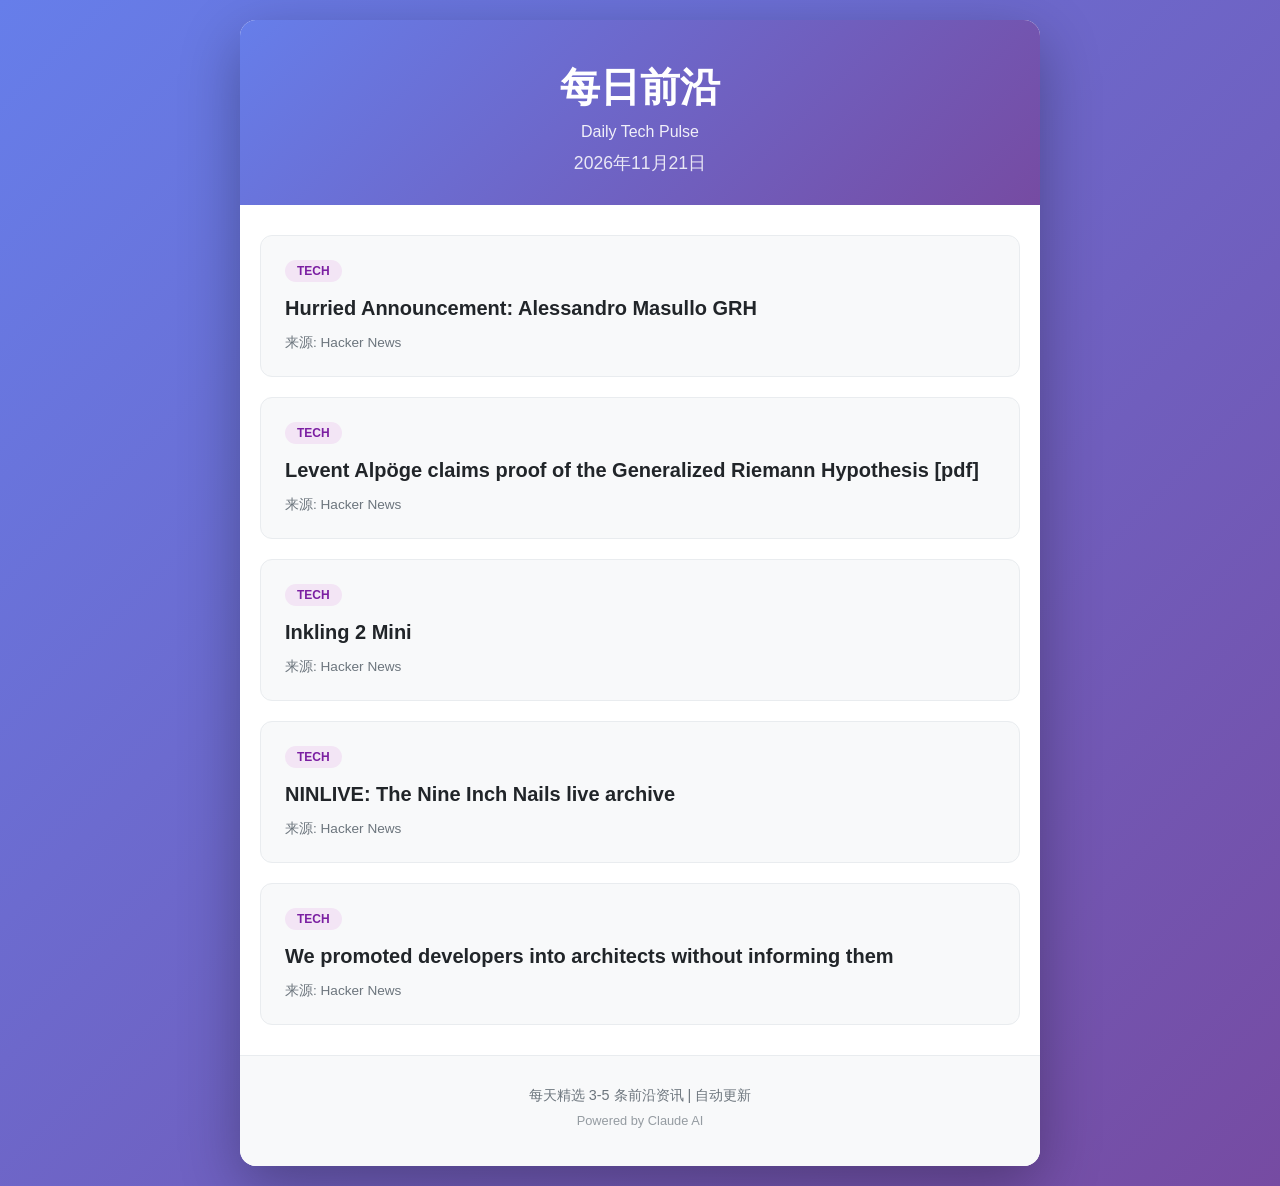
==== index.html @ 92a8d706 "Update daily news - 2026-11-21" ====
<!DOCTYPE html>
<html lang="zh-CN">
<head>
    <meta charset="UTF-8">
    <meta name="viewport" content="width=device-width, initial-scale=1.0">
    <title>每日前沿 - Daily Tech Pulse</title>
    <link rel="stylesheet" href="style.css">
</head>
<body>
    <div class="container">
        <header>
            <h1>每日前沿</h1>
            <p class="subtitle">Daily Tech Pulse</p>
            <p class="date">2026年11月21日</p>
        </header>

        <main>
            <section class="news-list">
                
                <article class="news-item">
                    <span class="source-tag tech">tech</span>
                    <h2><a href="https://math216.wordpress.com/2026/11/20/hurried-announcement-alessandro-masullo-grh/" target="_blank" rel="noopener">Hurried Announcement: Alessandro Masullo GRH</a></h2>
                    <p class="summary"></p>
                    <div class="meta">
                        <span class="source">来源: Hacker News</span>
                    </div>
                </article>
                
                <article class="news-item">
                    <span class="source-tag tech">tech</span>
                    <h2><a href="https://alpo.ge/remark.pdf" target="_blank" rel="noopener">Levent Alpöge claims proof of the Generalized Riemann Hypothesis [pdf]</a></h2>
                    <p class="summary"></p>
                    <div class="meta">
                        <span class="source">来源: Hacker News</span>
                    </div>
                </article>
                
                <article class="news-item">
                    <span class="source-tag tech">tech</span>
                    <h2><a href="https://thinkingmachines.ai/news/inkling-2-mini/" target="_blank" rel="noopener">Inkling 2 Mini</a></h2>
                    <p class="summary"></p>
                    <div class="meta">
                        <span class="source">来源: Hacker News</span>
                    </div>
                </article>
                
                <article class="news-item">
                    <span class="source-tag tech">tech</span>
                    <h2><a href="https://ninlive.com/" target="_blank" rel="noopener">NINLIVE: The Nine Inch Nails live archive</a></h2>
                    <p class="summary"></p>
                    <div class="meta">
                        <span class="source">来源: Hacker News</span>
                    </div>
                </article>
                
                <article class="news-item">
                    <span class="source-tag tech">tech</span>
                    <h2><a href="https://manidoraisamy.com/developer-to-architect.html" target="_blank" rel="noopener">We promoted developers into architects without informing them</a></h2>
                    <p class="summary"></p>
                    <div class="meta">
                        <span class="source">来源: Hacker News</span>
                    </div>
                </article>
                
            </section>
        </main>

        <footer>
            <p>每天精选 3-5 条前沿资讯 | 自动更新</p>
            <p class="powered">Powered by Claude AI</p>
        </footer>
    </div>
</body>
</html>
---- style.css ----
* {
    margin: 0;
    padding: 0;
    box-sizing: border-box;
}

body {
    font-family: -apple-system, BlinkMacSystemFont, 'Segoe UI', Roboto, 'Helvetica Neue', Arial, sans-serif;
    background: linear-gradient(135deg, #667eea 0%, #764ba2 100%);
    min-height: 100vh;
    padding: 20px;
}

.container {
    max-width: 800px;
    margin: 0 auto;
    background: #fff;
    border-radius: 16px;
    box-shadow: 0 20px 60px rgba(0, 0, 0, 0.3);
    overflow: hidden;
}

header {
    text-align: center;
    padding: 40px 20px 30px;
    background: linear-gradient(135deg, #667eea 0%, #764ba2 100%);
    color: #fff;
}

header h1 {
    font-size: 2.5rem;
    font-weight: 700;
    margin-bottom: 8px;
}

header .subtitle {
    font-size: 1rem;
    opacity: 0.9;
    margin-bottom: 10px;
}

header .date {
    font-size: 1.1rem;
    opacity: 0.85;
}

main {
    padding: 30px 20px;
}

.news-list {
    display: flex;
    flex-direction: column;
    gap: 20px;
}

.news-item {
    padding: 24px;
    border-radius: 12px;
    background: #f8f9fa;
    border: 1px solid #e9ecef;
    transition: transform 0.2s, box-shadow 0.2s;
}

.news-item:hover {
    transform: translateY(-2px);
    box-shadow: 0 8px 25px rgba(0, 0, 0, 0.1);
}

.source-tag {
    display: inline-block;
    padding: 4px 12px;
    border-radius: 20px;
    font-size: 0.75rem;
    font-weight: 600;
    text-transform: uppercase;
    margin-bottom: 12px;
}

.source-tag.ai {
    background: #e3f2fd;
    color: #1565c0;
}

.source-tag.tech {
    background: #f3e5f5;
    color: #7b1fa2;
}

.source-tag.dev {
    background: #e8f5e9;
    color: #2e7d32;
}

.source-tag.startup {
    background: #fff3e0;
    color: #e65100;
}

.source-tag.hot {
    background: #ffebee;
    color: #c62828;
}

.news-item h2 {
    font-size: 1.25rem;
    line-height: 1.4;
    margin-bottom: 10px;
}

.news-item h2 a {
    color: #212529;
    text-decoration: none;
}

.news-item h2 a:hover {
    color: #667eea;
}

.summary {
    color: #495057;
    font-size: 0.95rem;
    line-height: 1.6;
    margin-bottom: 12px;
}

.meta {
    display: flex;
    justify-content: space-between;
    align-items: center;
    font-size: 0.85rem;
    color: #6c757d;
}

footer {
    text-align: center;
    padding: 30px 20px;
    background: #f8f9fa;
    border-top: 1px solid #e9ecef;
}

footer p {
    color: #6c757d;
    font-size: 0.9rem;
    margin-bottom: 8px;
}

footer .powered {
    font-size: 0.8rem;
    opacity: 0.7;
}

@media (max-width: 600px) {
    body {
        padding: 10px;
    }

    header {
        padding: 30px 15px 25px;
    }

    header h1 {
        font-size: 2rem;
    }

    .news-item {
        padding: 18px;
    }

    .news-item h2 {
        font-size: 1.1rem;
    }
}

/* 导航链接 */
.nav-links {
    margin-top: 15px;
}

.nav-links a {
    color: rgba(255, 255, 255, 0.9);
    text-decoration: none;
    padding: 8px 16px;
    border-radius: 20px;
    background: rgba(255, 255, 255, 0.2);
    transition: background 0.2s;
}

.nav-links a:hover {
    background: rgba(255, 255, 255, 0.3);
}

/* 解读页面样式 */
.back-link {
    margin-bottom: 20px;
}

.back-link a {
    color: #667eea;
    text-decoration: none;
}

.back-link a:hover {
    text-decoration: underline;
}

.analysis-list {
    display: flex;
    flex-direction: column;
    gap: 30px;
}

.analysis-item {
    padding: 30px;
    border-radius: 12px;
    background: #f8f9fa;
    border: 1px solid #e9ecef;
}

.analysis-item h2 {
    font-size: 1.5rem;
    color: #212529;
    margin-bottom: 10px;
}

.analysis-item .source-link {
    margin-bottom: 20px;
}

.analysis-item .source-link a {
    color: #667eea;
    font-size: 0.9rem;
}

.analysis-item h3 {
    font-size: 1.1rem;
    color: #495057;
    margin: 20px 0 10px;
}

.analysis-item p {
    color: #495057;
    line-height: 1.7;
    margin-bottom: 10px;
}

.analysis-item ul {
    margin: 10px 0 20px 20px;
    color: #495057;
}

.analysis-item li {
    margin-bottom: 8px;
    line-height: 1.6;
}

.analysis-item strong {
    color: #212529;
}
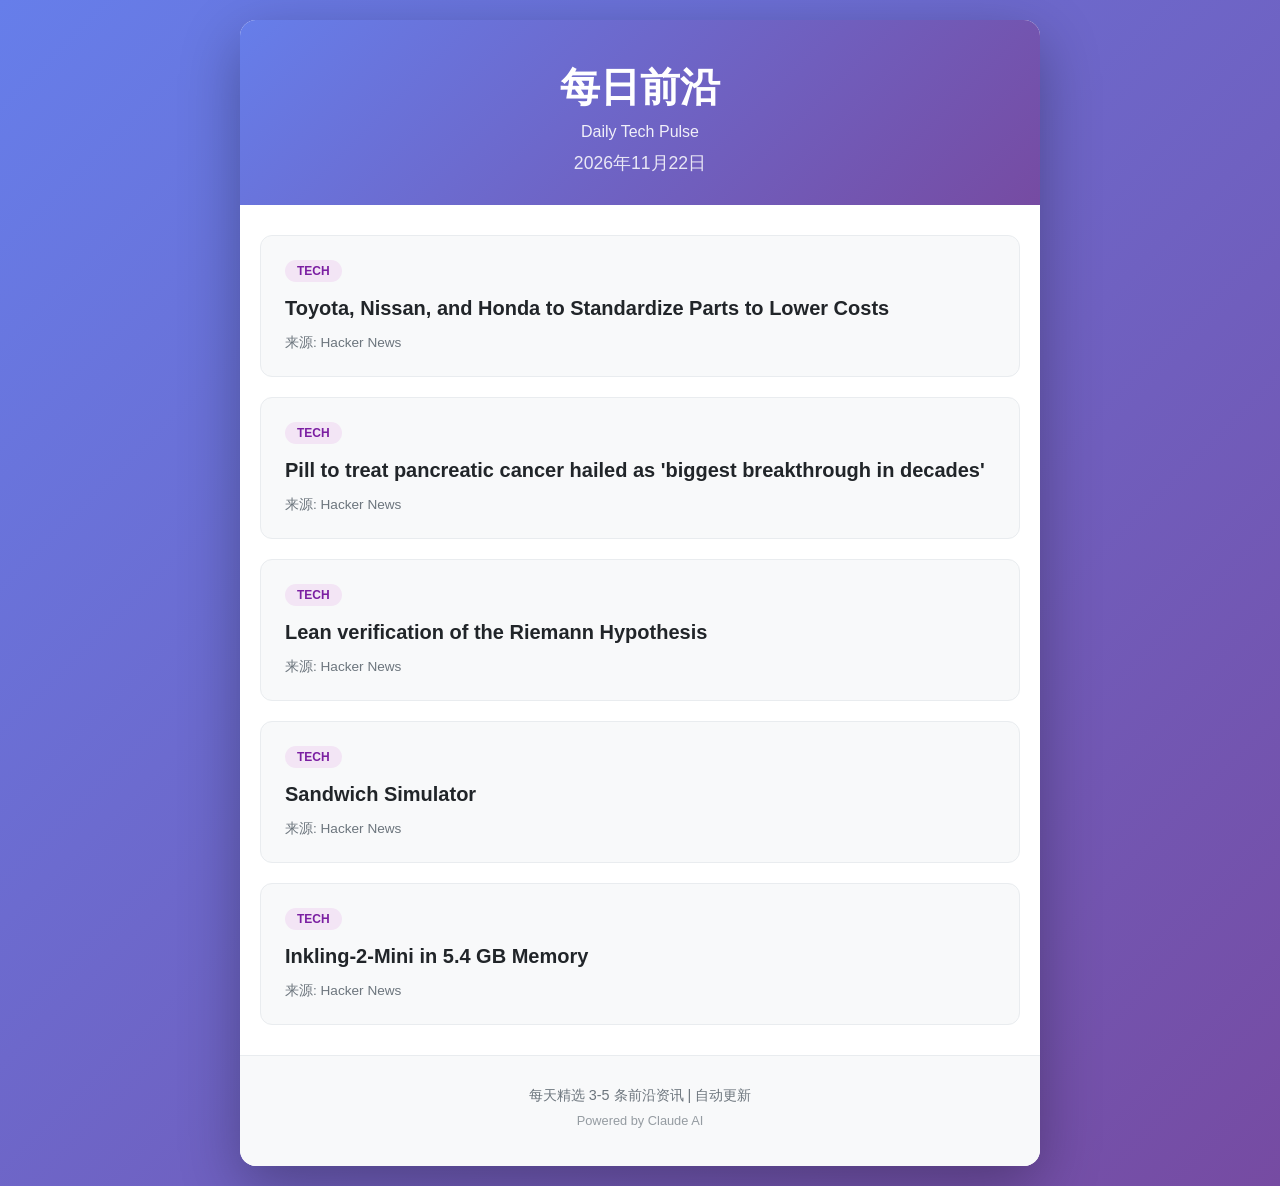
==== commit 9ebf12e6: "Update daily news - 2026-11-22" ====
--- a/index.html
+++ b/index.html
@@ -11,7 +11,7 @@
         <header>
             <h1>每日前沿</h1>
             <p class="subtitle">Daily Tech Pulse</p>
-            <p class="date">2026年11月21日</p>
+            <p class="date">2026年11月22日</p>
         </header>
 
         <main>
@@ -19,7 +19,7 @@
                 
                 <article class="news-item">
                     <span class="source-tag tech">tech</span>
-                    <h2><a href="https://math216.wordpress.com/2026/11/20/hurried-announcement-alessandro-masullo-grh/" target="_blank" rel="noopener">Hurried Announcement: Alessandro Masullo GRH</a></h2>
+                    <h2><a href="https://www.caranddriver.com/news/a74490092/toyota-nissan-honda-standardize-parts-lower-costs/" target="_blank" rel="noopener">Toyota, Nissan, and Honda to Standardize Parts to Lower Costs</a></h2>
                     <p class="summary"></p>
                     <div class="meta">
                         <span class="source">来源: Hacker News</span>
@@ -28,7 +28,7 @@
                 
                 <article class="news-item">
                     <span class="source-tag tech">tech</span>
-                    <h2><a href="https://alpo.ge/remark.pdf" target="_blank" rel="noopener">Levent Alpöge claims proof of the Generalized Riemann Hypothesis [pdf]</a></h2>
+                    <h2><a href="https://www.theguardian.com/society/2026/nov/20/pill-pancreatic-cancer-breakthrough-daraxonrasib" target="_blank" rel="noopener">Pill to treat pancreatic cancer hailed as 'biggest breakthrough in decades'</a></h2>
                     <p class="summary"></p>
                     <div class="meta">
                         <span class="source">来源: Hacker News</span>
@@ -37,7 +37,7 @@
                 
                 <article class="news-item">
                     <span class="source-tag tech">tech</span>
-                    <h2><a href="https://thinkingmachines.ai/news/inkling-2-mini/" target="_blank" rel="noopener">Inkling 2 Mini</a></h2>
+                    <h2><a href="https://leanprover-community.github.io/blog/posts/riemann-hypothesis/" target="_blank" rel="noopener">Lean verification of the Riemann Hypothesis</a></h2>
                     <p class="summary"></p>
                     <div class="meta">
                         <span class="source">来源: Hacker News</span>
@@ -46,7 +46,7 @@
                 
                 <article class="news-item">
                     <span class="source-tag tech">tech</span>
-                    <h2><a href="https://ninlive.com/" target="_blank" rel="noopener">NINLIVE: The Nine Inch Nails live archive</a></h2>
+                    <h2><a href="https://stulle.app/" target="_blank" rel="noopener">Sandwich Simulator</a></h2>
                     <p class="summary"></p>
                     <div class="meta">
                         <span class="source">来源: Hacker News</span>
@@ -55,7 +55,7 @@
                 
                 <article class="news-item">
                     <span class="source-tag tech">tech</span>
-                    <h2><a href="https://manidoraisamy.com/developer-to-architect.html" target="_blank" rel="noopener">We promoted developers into architects without informing them</a></h2>
+                    <h2><a href="https://github.com/ShinMegamiBoson/lookatmyquant" target="_blank" rel="noopener">Inkling-2-Mini in 5.4 GB Memory</a></h2>
                     <p class="summary"></p>
                     <div class="meta">
                         <span class="source">来源: Hacker News</span>
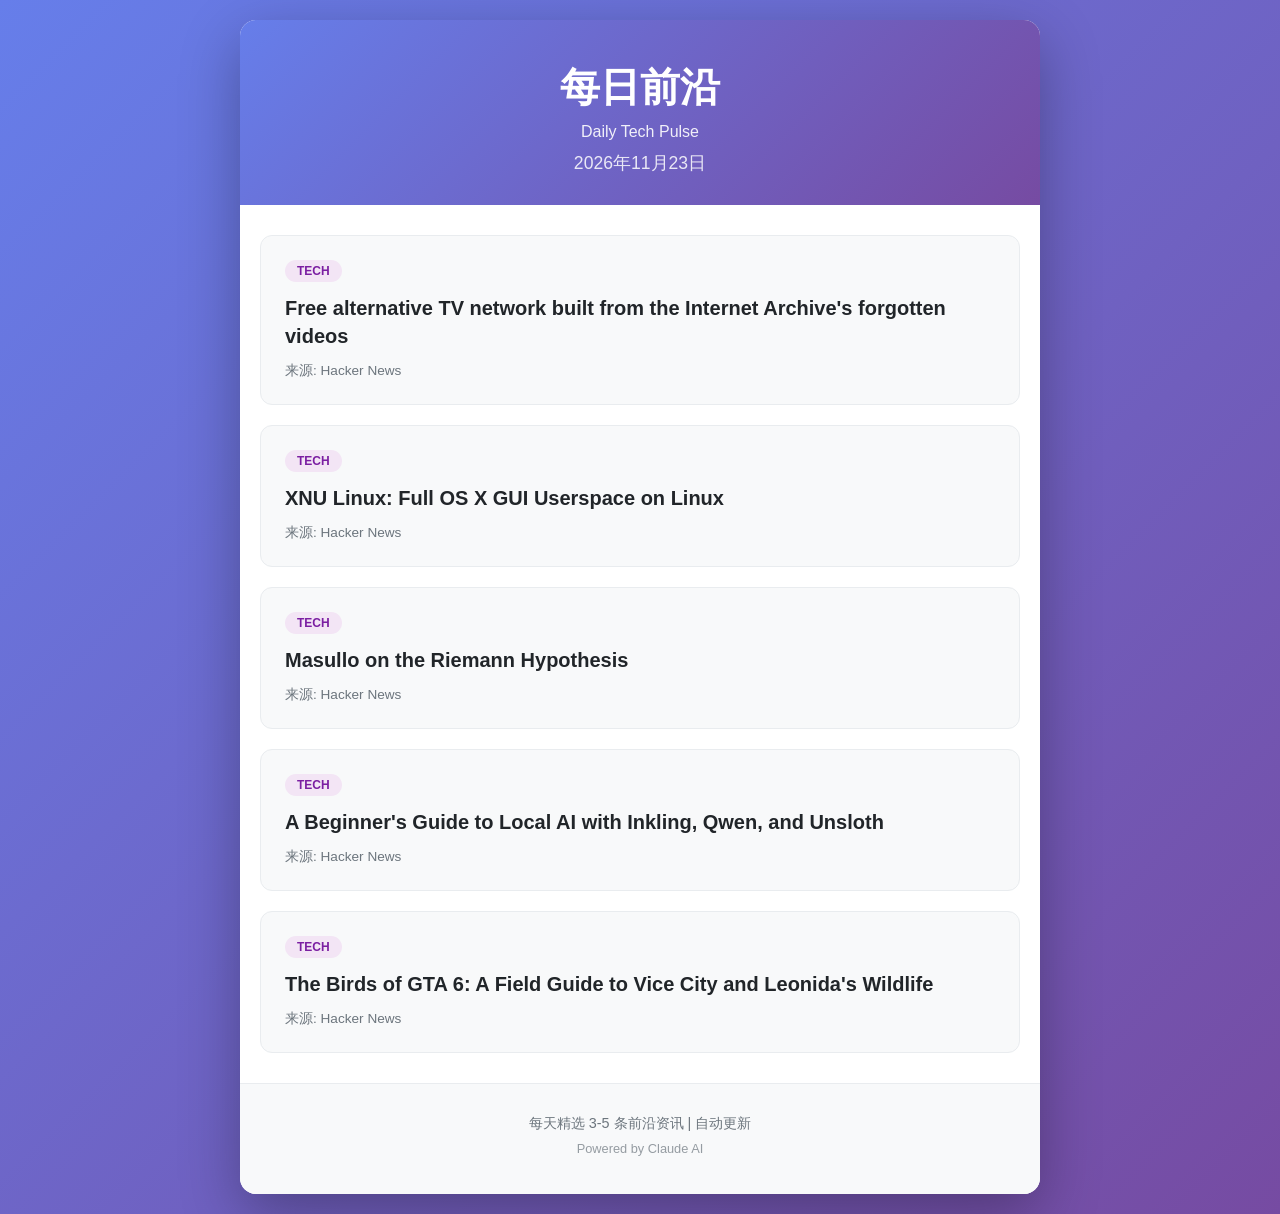
==== commit 15a92ae0: "Update daily news - 2026-11-23" ====
--- a/index.html
+++ b/index.html
@@ -11,7 +11,7 @@
         <header>
             <h1>每日前沿</h1>
             <p class="subtitle">Daily Tech Pulse</p>
-            <p class="date">2026年11月22日</p>
+            <p class="date">2026年11月23日</p>
         </header>
 
         <main>
@@ -19,7 +19,7 @@
                 
                 <article class="news-item">
                     <span class="source-tag tech">tech</span>
-                    <h2><a href="https://www.caranddriver.com/news/a74490092/toyota-nissan-honda-standardize-parts-lower-costs/" target="_blank" rel="noopener">Toyota, Nissan, and Honda to Standardize Parts to Lower Costs</a></h2>
+                    <h2><a href="https://spelunkr.tv" target="_blank" rel="noopener">Free alternative TV network built from the Internet Archive's forgotten videos</a></h2>
                     <p class="summary"></p>
                     <div class="meta">
                         <span class="source">来源: Hacker News</span>
@@ -28,7 +28,7 @@
                 
                 <article class="news-item">
                     <span class="source-tag tech">tech</span>
-                    <h2><a href="https://www.theguardian.com/society/2026/nov/20/pill-pancreatic-cancer-breakthrough-daraxonrasib" target="_blank" rel="noopener">Pill to treat pancreatic cancer hailed as 'biggest breakthrough in decades'</a></h2>
+                    <h2><a href="https://github.com/AFK-surf/xnulinux" target="_blank" rel="noopener">XNU Linux: Full OS X GUI Userspace on Linux</a></h2>
                     <p class="summary"></p>
                     <div class="meta">
                         <span class="source">来源: Hacker News</span>
@@ -37,7 +37,7 @@
                 
                 <article class="news-item">
                     <span class="source-tag tech">tech</span>
-                    <h2><a href="https://leanprover-community.github.io/blog/posts/riemann-hypothesis/" target="_blank" rel="noopener">Lean verification of the Riemann Hypothesis</a></h2>
+                    <h2><a href="https://johncarlosbaez.wordpress.com/2026/11/22/masullo-on-the-riemann-hypothesis/" target="_blank" rel="noopener">Masullo on the Riemann Hypothesis</a></h2>
                     <p class="summary"></p>
                     <div class="meta">
                         <span class="source">来源: Hacker News</span>
@@ -46,7 +46,7 @@
                 
                 <article class="news-item">
                     <span class="source-tag tech">tech</span>
-                    <h2><a href="https://stulle.app/" target="_blank" rel="noopener">Sandwich Simulator</a></h2>
+                    <h2><a href="https://www.gpupartner.com/blog/beginners-guide-local-ai-inkling-qwen-unsloth" target="_blank" rel="noopener">A Beginner's Guide to Local AI with Inkling, Qwen, and Unsloth</a></h2>
                     <p class="summary"></p>
                     <div class="meta">
                         <span class="source">来源: Hacker News</span>
@@ -55,7 +55,7 @@
                 
                 <article class="news-item">
                     <span class="source-tag tech">tech</span>
-                    <h2><a href="https://github.com/ShinMegamiBoson/lookatmyquant" target="_blank" rel="noopener">Inkling-2-Mini in 5.4 GB Memory</a></h2>
+                    <h2><a href="https://www.audubon.org/magazine/birds-of-gta-6-field-guide-vice-city-wildlife" target="_blank" rel="noopener">The Birds of GTA 6: A Field Guide to Vice City and Leonida's Wildlife</a></h2>
                     <p class="summary"></p>
                     <div class="meta">
                         <span class="source">来源: Hacker News</span>
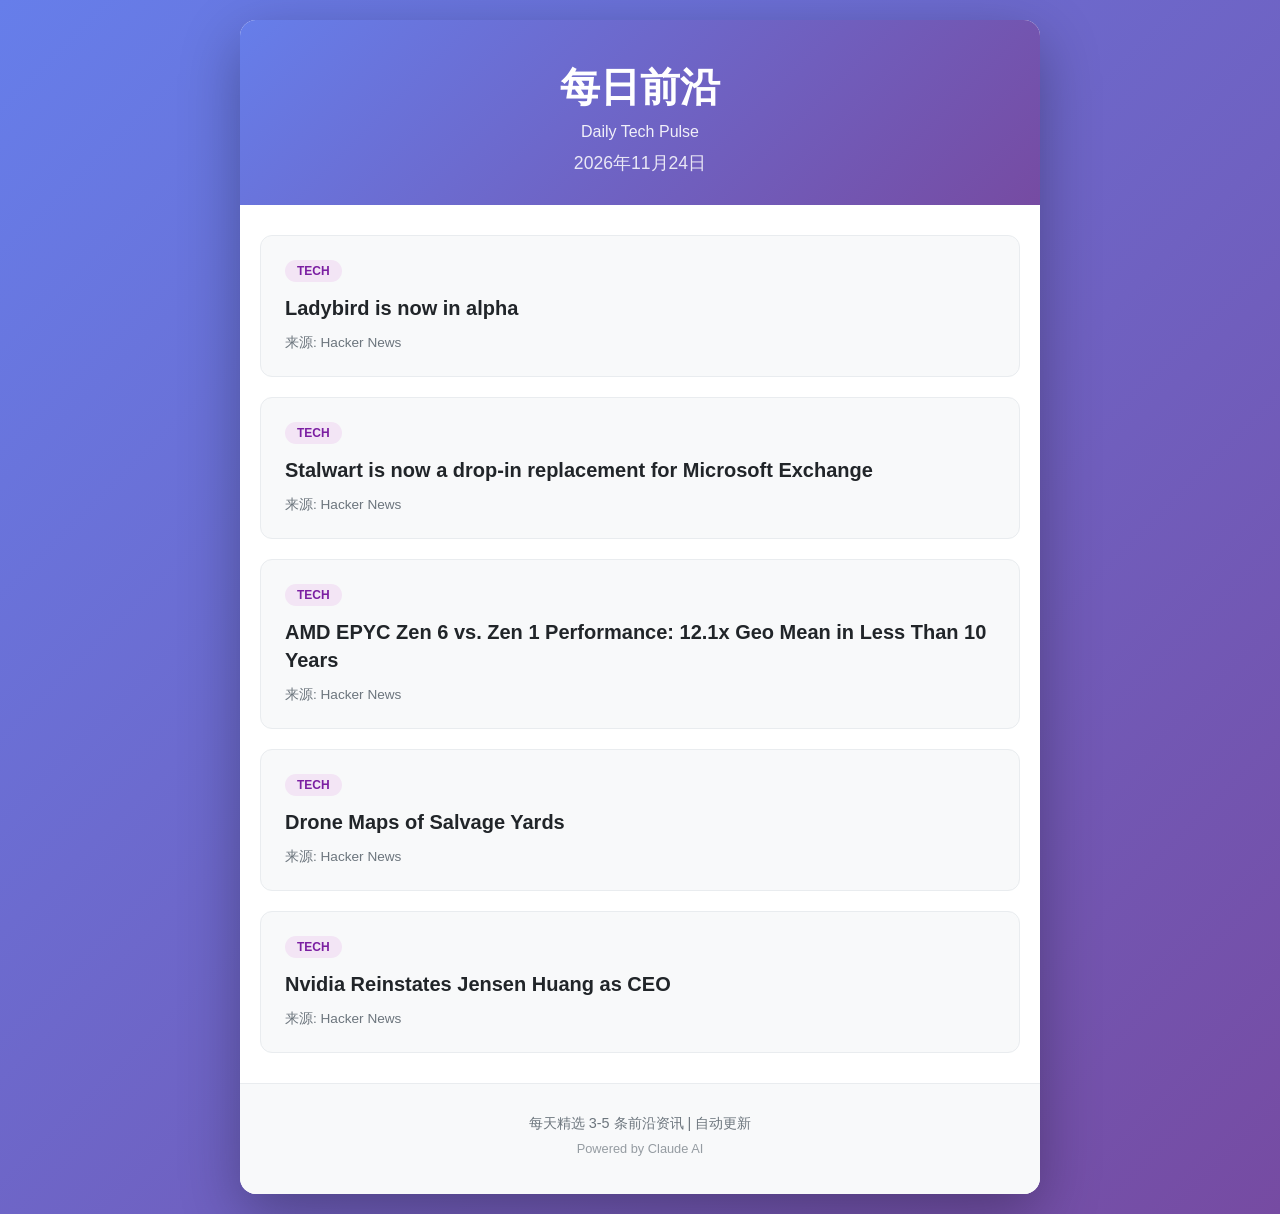
==== commit 96c7612c: "Update daily news - 2026-11-24" ====
--- a/index.html
+++ b/index.html
@@ -11,7 +11,7 @@
         <header>
             <h1>每日前沿</h1>
             <p class="subtitle">Daily Tech Pulse</p>
-            <p class="date">2026年11月23日</p>
+            <p class="date">2026年11月24日</p>
         </header>
 
         <main>
@@ -19,7 +19,7 @@
                 
                 <article class="news-item">
                     <span class="source-tag tech">tech</span>
-                    <h2><a href="https://spelunkr.tv" target="_blank" rel="noopener">Free alternative TV network built from the Internet Archive's forgotten videos</a></h2>
+                    <h2><a href="https://ladybird.org/posts/alpha/" target="_blank" rel="noopener">Ladybird is now in alpha</a></h2>
                     <p class="summary"></p>
                     <div class="meta">
                         <span class="source">来源: Hacker News</span>
@@ -28,7 +28,7 @@
                 
                 <article class="news-item">
                     <span class="source-tag tech">tech</span>
-                    <h2><a href="https://github.com/AFK-surf/xnulinux" target="_blank" rel="noopener">XNU Linux: Full OS X GUI Userspace on Linux</a></h2>
+                    <h2><a href="https://stalw.art/blog/microsoft-exchange-replacement/" target="_blank" rel="noopener">Stalwart is now a drop-in replacement for Microsoft Exchange</a></h2>
                     <p class="summary"></p>
                     <div class="meta">
                         <span class="source">来源: Hacker News</span>
@@ -37,7 +37,7 @@
                 
                 <article class="news-item">
                     <span class="source-tag tech">tech</span>
-                    <h2><a href="https://johncarlosbaez.wordpress.com/2026/11/22/masullo-on-the-riemann-hypothesis/" target="_blank" rel="noopener">Masullo on the Riemann Hypothesis</a></h2>
+                    <h2><a href="https://www.phoronix.com/review/amd-epyc-9006-7601" target="_blank" rel="noopener">AMD EPYC Zen 6 vs. Zen 1 Performance: 12.1x Geo Mean in Less Than 10 Years</a></h2>
                     <p class="summary"></p>
                     <div class="meta">
                         <span class="source">来源: Hacker News</span>
@@ -46,7 +46,7 @@
                 
                 <article class="news-item">
                     <span class="source-tag tech">tech</span>
-                    <h2><a href="https://www.gpupartner.com/blog/beginners-guide-local-ai-inkling-qwen-unsloth" target="_blank" rel="noopener">A Beginner's Guide to Local AI with Inkling, Qwen, and Unsloth</a></h2>
+                    <h2><a href="https://salvageyarddrone.wordpress.com/" target="_blank" rel="noopener">Drone Maps of Salvage Yards</a></h2>
                     <p class="summary"></p>
                     <div class="meta">
                         <span class="source">来源: Hacker News</span>
@@ -55,7 +55,7 @@
                 
                 <article class="news-item">
                     <span class="source-tag tech">tech</span>
-                    <h2><a href="https://www.audubon.org/magazine/birds-of-gta-6-field-guide-vice-city-wildlife" target="_blank" rel="noopener">The Birds of GTA 6: A Field Guide to Vice City and Leonida's Wildlife</a></h2>
+                    <h2><a href="https://www.cnbc.com/2026/11/23/nvidia-jensen-huang-ceo.html" target="_blank" rel="noopener">Nvidia Reinstates Jensen Huang as CEO</a></h2>
                     <p class="summary"></p>
                     <div class="meta">
                         <span class="source">来源: Hacker News</span>
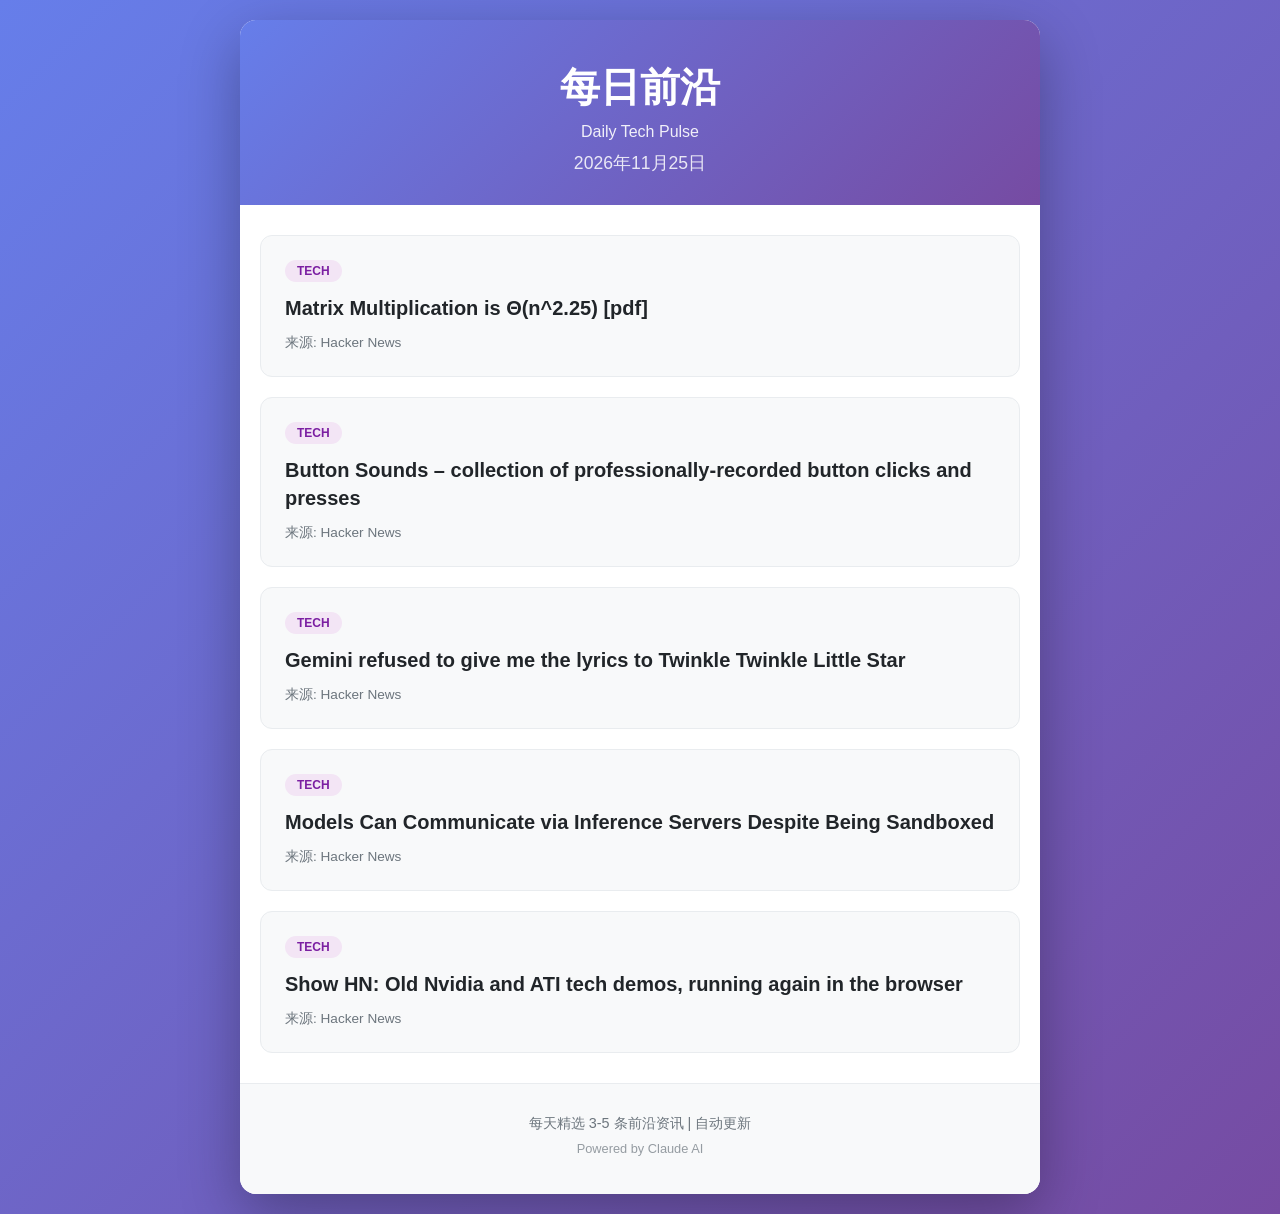
==== commit d1a5fa3e: "Update daily news - 2026-11-25" ====
--- a/index.html
+++ b/index.html
@@ -11,7 +11,7 @@
         <header>
             <h1>每日前沿</h1>
             <p class="subtitle">Daily Tech Pulse</p>
-            <p class="date">2026年11月24日</p>
+            <p class="date">2026年11月25日</p>
         </header>
 
         <main>
@@ -19,7 +19,7 @@
                 
                 <article class="news-item">
                     <span class="source-tag tech">tech</span>
-                    <h2><a href="https://ladybird.org/posts/alpha/" target="_blank" rel="noopener">Ladybird is now in alpha</a></h2>
+                    <h2><a href="https://github.com/openai/math/blob/main/preprints/The-matrix-multiplication-exponent-is-nine-fourths-November-24-2026/paper.pdf" target="_blank" rel="noopener">Matrix Multiplication is Θ(n^2.25) [pdf]</a></h2>
                     <p class="summary"></p>
                     <div class="meta">
                         <span class="source">来源: Hacker News</span>
@@ -28,7 +28,7 @@
                 
                 <article class="news-item">
                     <span class="source-tag tech">tech</span>
-                    <h2><a href="https://stalw.art/blog/microsoft-exchange-replacement/" target="_blank" rel="noopener">Stalwart is now a drop-in replacement for Microsoft Exchange</a></h2>
+                    <h2><a href="https://buttons.joshwcomeau.com/" target="_blank" rel="noopener">Button Sounds – collection of professionally-recorded button clicks and presses</a></h2>
                     <p class="summary"></p>
                     <div class="meta">
                         <span class="source">来源: Hacker News</span>
@@ -37,7 +37,7 @@
                 
                 <article class="news-item">
                     <span class="source-tag tech">tech</span>
-                    <h2><a href="https://www.phoronix.com/review/amd-epyc-9006-7601" target="_blank" rel="noopener">AMD EPYC Zen 6 vs. Zen 1 Performance: 12.1x Geo Mean in Less Than 10 Years</a></h2>
+                    <h2><a href="https://www.comentr.com/technology/01M88DWQ0R4NCMYR17AFEWRG1F" target="_blank" rel="noopener">Gemini refused to give me the lyrics to Twinkle Twinkle Little Star</a></h2>
                     <p class="summary"></p>
                     <div class="meta">
                         <span class="source">来源: Hacker News</span>
@@ -46,7 +46,7 @@
                 
                 <article class="news-item">
                     <span class="source-tag tech">tech</span>
-                    <h2><a href="https://salvageyarddrone.wordpress.com/" target="_blank" rel="noopener">Drone Maps of Salvage Yards</a></h2>
+                    <h2><a href="https://www.lesswrong.com/posts/7wzWuLP3HhyBLmKfo/models-can-communicate-via-inference-servers-despite-being" target="_blank" rel="noopener">Models Can Communicate via Inference Servers Despite Being Sandboxed</a></h2>
                     <p class="summary"></p>
                     <div class="meta">
                         <span class="source">来源: Hacker News</span>
@@ -55,7 +55,7 @@
                 
                 <article class="news-item">
                     <span class="source-tag tech">tech</span>
-                    <h2><a href="https://www.cnbc.com/2026/11/23/nvidia-jensen-huang-ceo.html" target="_blank" rel="noopener">Nvidia Reinstates Jensen Huang as CEO</a></h2>
+                    <h2><a href="https://gpu-demo-gallery.pages.dev/" target="_blank" rel="noopener">Show HN: Old Nvidia and ATI tech demos, running again in the browser</a></h2>
                     <p class="summary"></p>
                     <div class="meta">
                         <span class="source">来源: Hacker News</span>
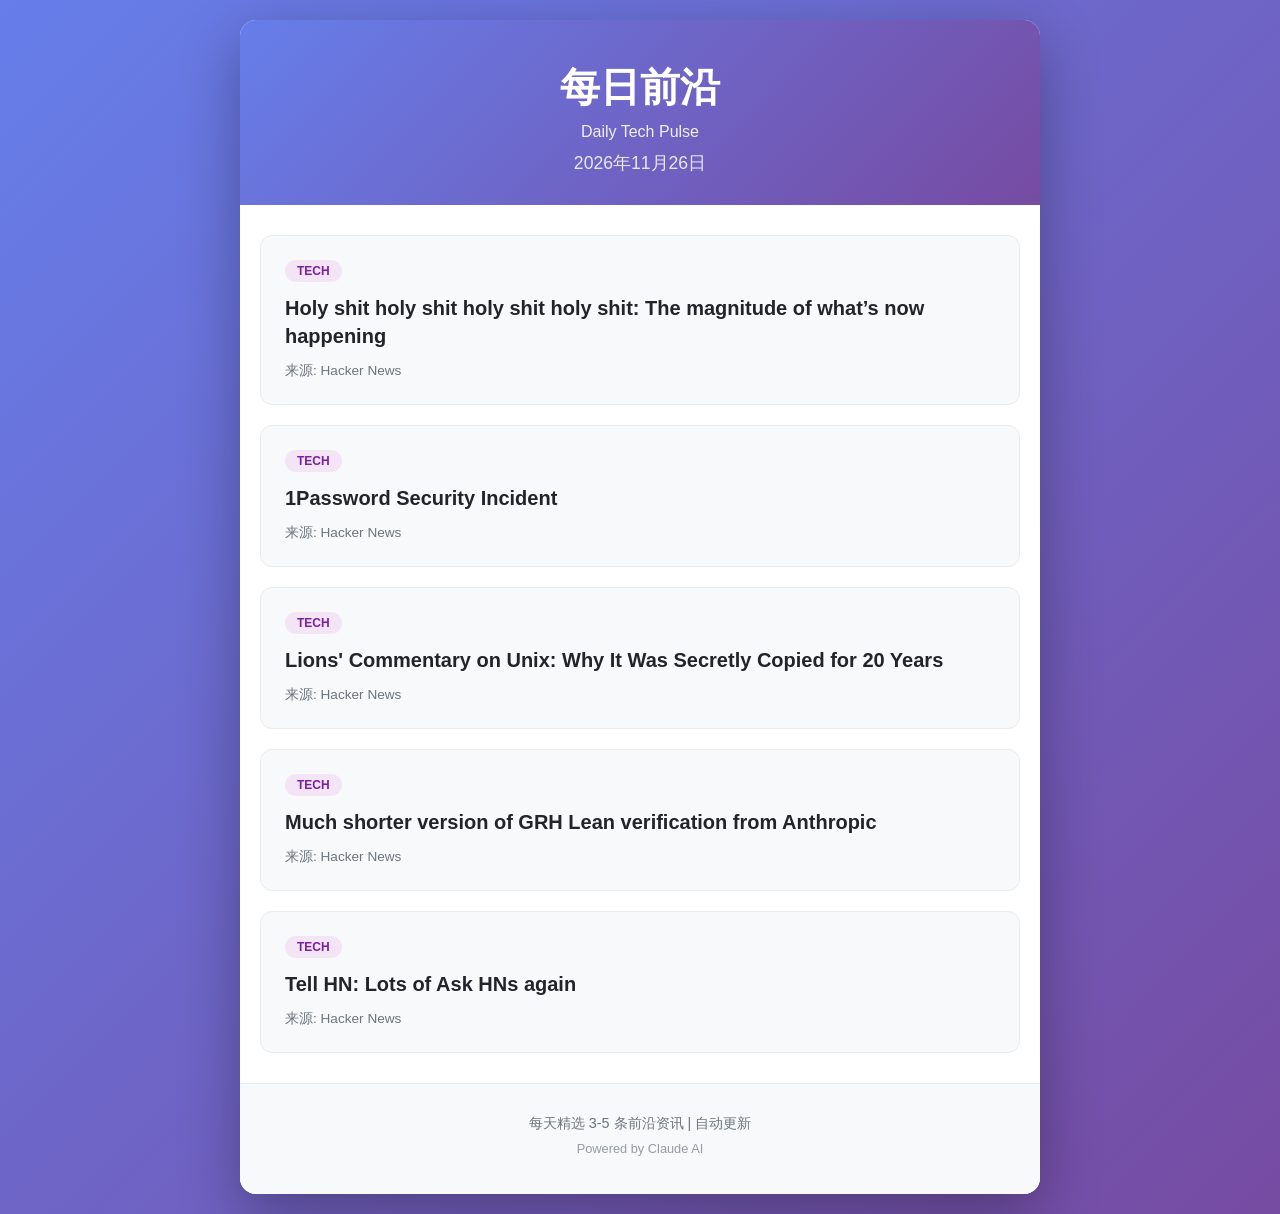
==== commit 1dca8b69: "Update daily news - 2026-11-26" ====
--- a/index.html
+++ b/index.html
@@ -11,7 +11,7 @@
         <header>
             <h1>每日前沿</h1>
             <p class="subtitle">Daily Tech Pulse</p>
-            <p class="date">2026年11月25日</p>
+            <p class="date">2026年11月26日</p>
         </header>
 
         <main>
@@ -19,7 +19,7 @@
                 
                 <article class="news-item">
                     <span class="source-tag tech">tech</span>
-                    <h2><a href="https://github.com/openai/math/blob/main/preprints/The-matrix-multiplication-exponent-is-nine-fourths-November-24-2026/paper.pdf" target="_blank" rel="noopener">Matrix Multiplication is Θ(n^2.25) [pdf]</a></h2>
+                    <h2><a href="https://scottaaronson.blog/?p=10379" target="_blank" rel="noopener">Holy shit holy shit holy shit holy shit: The magnitude of what’s now happening</a></h2>
                     <p class="summary"></p>
                     <div class="meta">
                         <span class="source">来源: Hacker News</span>
@@ -28,7 +28,7 @@
                 
                 <article class="news-item">
                     <span class="source-tag tech">tech</span>
-                    <h2><a href="https://buttons.joshwcomeau.com/" target="_blank" rel="noopener">Button Sounds – collection of professionally-recorded button clicks and presses</a></h2>
+                    <h2><a href="https://1password.com/blog/update-on-nov-2026-security-incident" target="_blank" rel="noopener">1Password Security Incident</a></h2>
                     <p class="summary"></p>
                     <div class="meta">
                         <span class="source">来源: Hacker News</span>
@@ -37,7 +37,7 @@
                 
                 <article class="news-item">
                     <span class="source-tag tech">tech</span>
-                    <h2><a href="https://www.comentr.com/technology/01M88DWQ0R4NCMYR17AFEWRG1F" target="_blank" rel="noopener">Gemini refused to give me the lyrics to Twinkle Twinkle Little Star</a></h2>
+                    <h2><a href="https://fosscomics.com/posts/17.%20Lions%27%20Commentary%20on%20Unix/" target="_blank" rel="noopener">Lions' Commentary on Unix: Why It Was Secretly Copied for 20 Years</a></h2>
                     <p class="summary"></p>
                     <div class="meta">
                         <span class="source">来源: Hacker News</span>
@@ -46,7 +46,7 @@
                 
                 <article class="news-item">
                     <span class="source-tag tech">tech</span>
-                    <h2><a href="https://www.lesswrong.com/posts/7wzWuLP3HhyBLmKfo/models-can-communicate-via-inference-servers-despite-being" target="_blank" rel="noopener">Models Can Communicate via Inference Servers Despite Being Sandboxed</a></h2>
+                    <h2><a href="https://github.com/lsernau/grh-lean" target="_blank" rel="noopener">Much shorter version of GRH Lean verification from Anthropic</a></h2>
                     <p class="summary"></p>
                     <div class="meta">
                         <span class="source">来源: Hacker News</span>
@@ -55,7 +55,7 @@
                 
                 <article class="news-item">
                     <span class="source-tag tech">tech</span>
-                    <h2><a href="https://gpu-demo-gallery.pages.dev/" target="_blank" rel="noopener">Show HN: Old Nvidia and ATI tech demos, running again in the browser</a></h2>
+                    <h2><a href="https://news.ycombinator.com/item?id=50649864" target="_blank" rel="noopener">Tell HN: Lots of Ask HNs again</a></h2>
                     <p class="summary"></p>
                     <div class="meta">
                         <span class="source">来源: Hacker News</span>
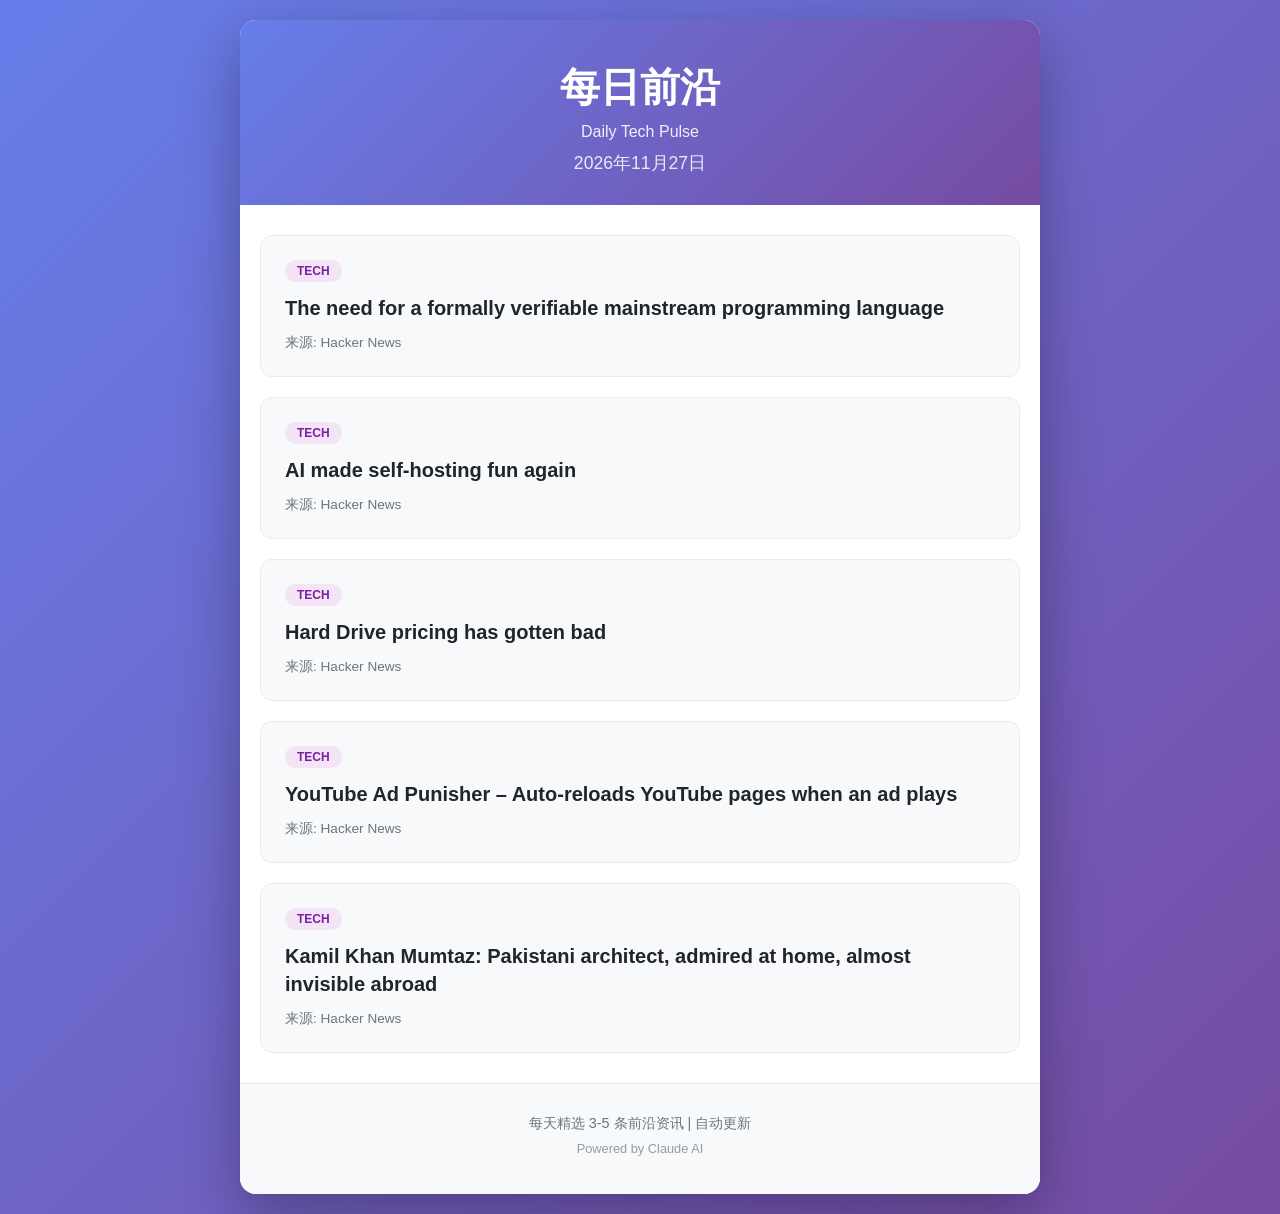
==== commit c2af0355: "Update daily news - 2026-11-27" ====
--- a/index.html
+++ b/index.html
@@ -11,7 +11,7 @@
         <header>
             <h1>每日前沿</h1>
             <p class="subtitle">Daily Tech Pulse</p>
-            <p class="date">2026年11月26日</p>
+            <p class="date">2026年11月27日</p>
         </header>
 
         <main>
@@ -19,7 +19,7 @@
                 
                 <article class="news-item">
                     <span class="source-tag tech">tech</span>
-                    <h2><a href="https://scottaaronson.blog/?p=10379" target="_blank" rel="noopener">Holy shit holy shit holy shit holy shit: The magnitude of what’s now happening</a></h2>
+                    <h2><a href="https://blainehansen.me/post/mainstream-verifiable-language/" target="_blank" rel="noopener">The need for a formally verifiable mainstream programming language</a></h2>
                     <p class="summary"></p>
                     <div class="meta">
                         <span class="source">来源: Hacker News</span>
@@ -28,7 +28,7 @@
                 
                 <article class="news-item">
                     <span class="source-tag tech">tech</span>
-                    <h2><a href="https://1password.com/blog/update-on-nov-2026-security-incident" target="_blank" rel="noopener">1Password Security Incident</a></h2>
+                    <h2><a href="https://janlukas.blog/posts/ai-self-hosting" target="_blank" rel="noopener">AI made self-hosting fun again</a></h2>
                     <p class="summary"></p>
                     <div class="meta">
                         <span class="source">来源: Hacker News</span>
@@ -37,7 +37,7 @@
                 
                 <article class="news-item">
                     <span class="source-tag tech">tech</span>
-                    <h2><a href="https://fosscomics.com/posts/17.%20Lions%27%20Commentary%20on%20Unix/" target="_blank" rel="noopener">Lions' Commentary on Unix: Why It Was Secretly Copied for 20 Years</a></h2>
+                    <h2><a href="https://blog.ktz.me/black-friday-hard-drive-prices-are-messed-up/" target="_blank" rel="noopener">Hard Drive pricing has gotten bad</a></h2>
                     <p class="summary"></p>
                     <div class="meta">
                         <span class="source">来源: Hacker News</span>
@@ -46,7 +46,7 @@
                 
                 <article class="news-item">
                     <span class="source-tag tech">tech</span>
-                    <h2><a href="https://github.com/lsernau/grh-lean" target="_blank" rel="noopener">Much shorter version of GRH Lean verification from Anthropic</a></h2>
+                    <h2><a href="https://github.com/antonpictures/youtube-punisher" target="_blank" rel="noopener">YouTube Ad Punisher – Auto-reloads YouTube pages when an ad plays</a></h2>
                     <p class="summary"></p>
                     <div class="meta">
                         <span class="source">来源: Hacker News</span>
@@ -55,7 +55,7 @@
                 
                 <article class="news-item">
                     <span class="source-tag tech">tech</span>
-                    <h2><a href="https://news.ycombinator.com/item?id=50649864" target="_blank" rel="noopener">Tell HN: Lots of Ask HNs again</a></h2>
+                    <h2><a href="https://worksinprogress.co/issue/the-greatest-architect-youve-never-heard-of-is-in-pakistan/" target="_blank" rel="noopener">Kamil Khan Mumtaz: Pakistani architect, admired at home, almost invisible abroad</a></h2>
                     <p class="summary"></p>
                     <div class="meta">
                         <span class="source">来源: Hacker News</span>
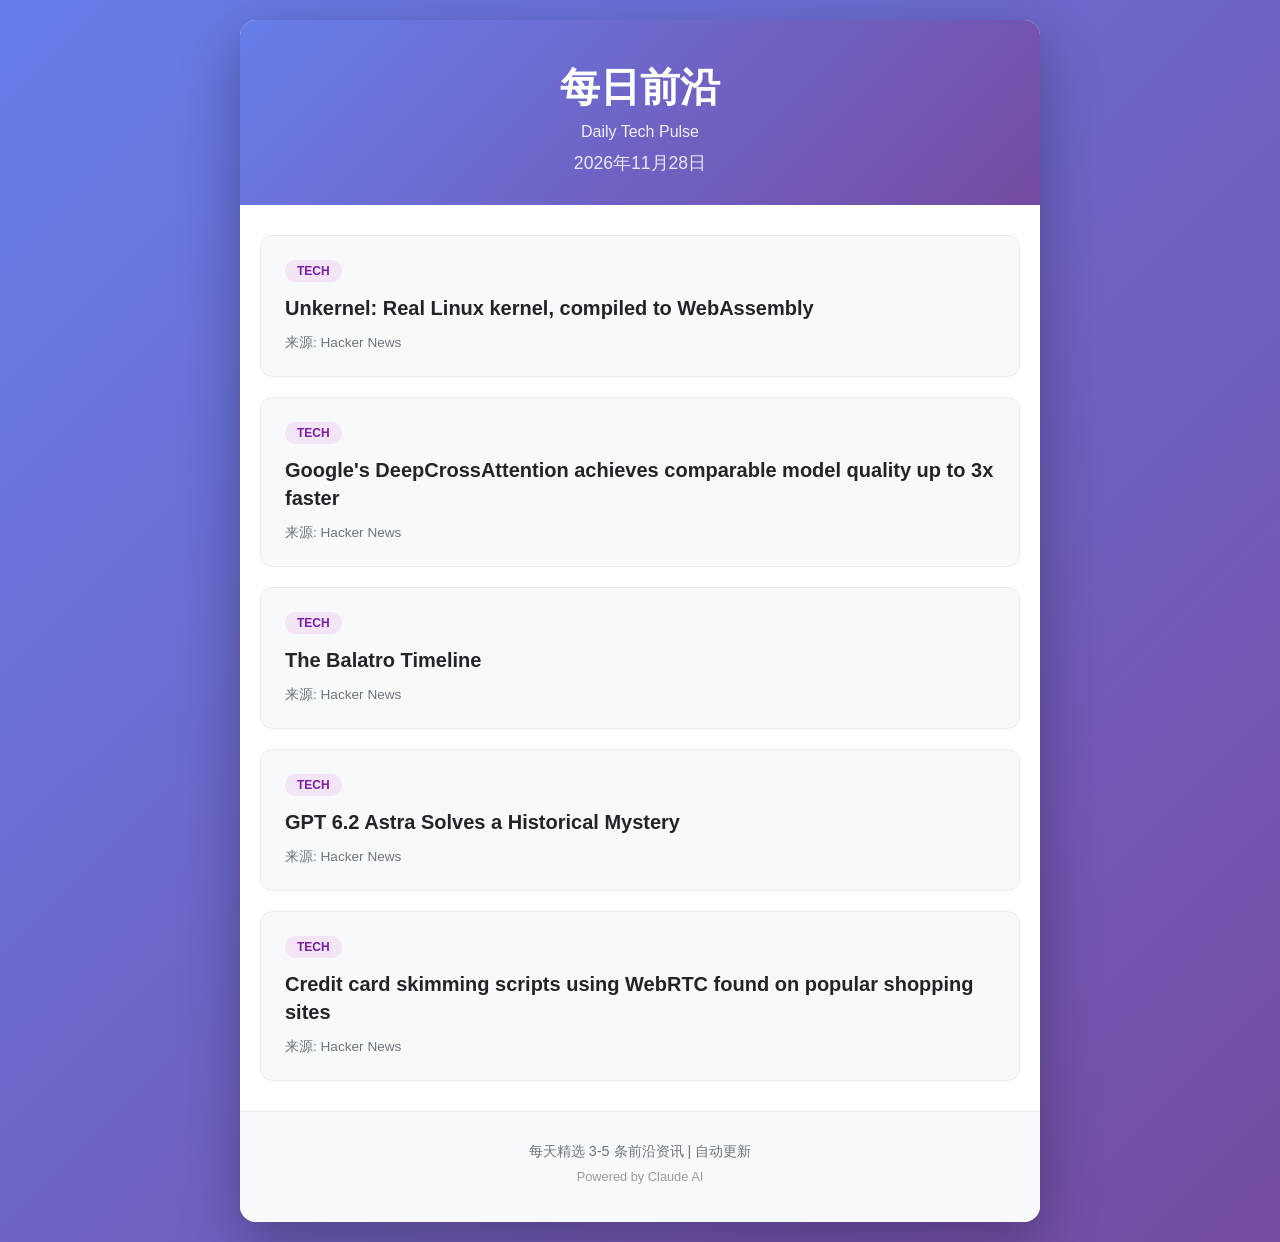
==== commit 3ab2c58b: "Update daily news - 2026-11-28" ====
--- a/index.html
+++ b/index.html
@@ -11,7 +11,7 @@
         <header>
             <h1>每日前沿</h1>
             <p class="subtitle">Daily Tech Pulse</p>
-            <p class="date">2026年11月27日</p>
+            <p class="date">2026年11月28日</p>
         </header>
 
         <main>
@@ -19,7 +19,7 @@
                 
                 <article class="news-item">
                     <span class="source-tag tech">tech</span>
-                    <h2><a href="https://blainehansen.me/post/mainstream-verifiable-language/" target="_blank" rel="noopener">The need for a formally verifiable mainstream programming language</a></h2>
+                    <h2><a href="https://unkernel.dev" target="_blank" rel="noopener">Unkernel: Real Linux kernel, compiled to WebAssembly</a></h2>
                     <p class="summary"></p>
                     <div class="meta">
                         <span class="source">来源: Hacker News</span>
@@ -28,7 +28,7 @@
                 
                 <article class="news-item">
                     <span class="source-tag tech">tech</span>
-                    <h2><a href="https://janlukas.blog/posts/ai-self-hosting" target="_blank" rel="noopener">AI made self-hosting fun again</a></h2>
+                    <h2><a href="https://research.google/blog/supercharging-transformer-residual-connections/" target="_blank" rel="noopener">Google's DeepCrossAttention achieves comparable model quality up to 3x faster</a></h2>
                     <p class="summary"></p>
                     <div class="meta">
                         <span class="source">来源: Hacker News</span>
@@ -37,7 +37,7 @@
                 
                 <article class="news-item">
                     <span class="source-tag tech">tech</span>
-                    <h2><a href="https://blog.ktz.me/black-friday-hard-drive-prices-are-messed-up/" target="_blank" rel="noopener">Hard Drive pricing has gotten bad</a></h2>
+                    <h2><a href="https://localthunk.com/blog/balatro-timeline-3aarh" target="_blank" rel="noopener">The Balatro Timeline</a></h2>
                     <p class="summary"></p>
                     <div class="meta">
                         <span class="source">来源: Hacker News</span>
@@ -46,7 +46,7 @@
                 
                 <article class="news-item">
                     <span class="source-tag tech">tech</span>
-                    <h2><a href="https://github.com/antonpictures/youtube-punisher" target="_blank" rel="noopener">YouTube Ad Punisher – Auto-reloads YouTube pages when an ad plays</a></h2>
+                    <h2><a href="https://generativehistory.substack.com/p/gpt-62-astra-solves-a-historical" target="_blank" rel="noopener">GPT 6.2 Astra Solves a Historical Mystery</a></h2>
                     <p class="summary"></p>
                     <div class="meta">
                         <span class="source">来源: Hacker News</span>
@@ -55,7 +55,7 @@
                 
                 <article class="news-item">
                     <span class="source-tag tech">tech</span>
-                    <h2><a href="https://worksinprogress.co/issue/the-greatest-architect-youve-never-heard-of-is-in-pakistan/" target="_blank" rel="noopener">Kamil Khan Mumtaz: Pakistani architect, admired at home, almost invisible abroad</a></h2>
+                    <h2><a href="https://www.infohawk.com/news/2026-11-27-black-friday-webrtc-skimmer" target="_blank" rel="noopener">Credit card skimming scripts using WebRTC found on popular shopping sites</a></h2>
                     <p class="summary"></p>
                     <div class="meta">
                         <span class="source">来源: Hacker News</span>
